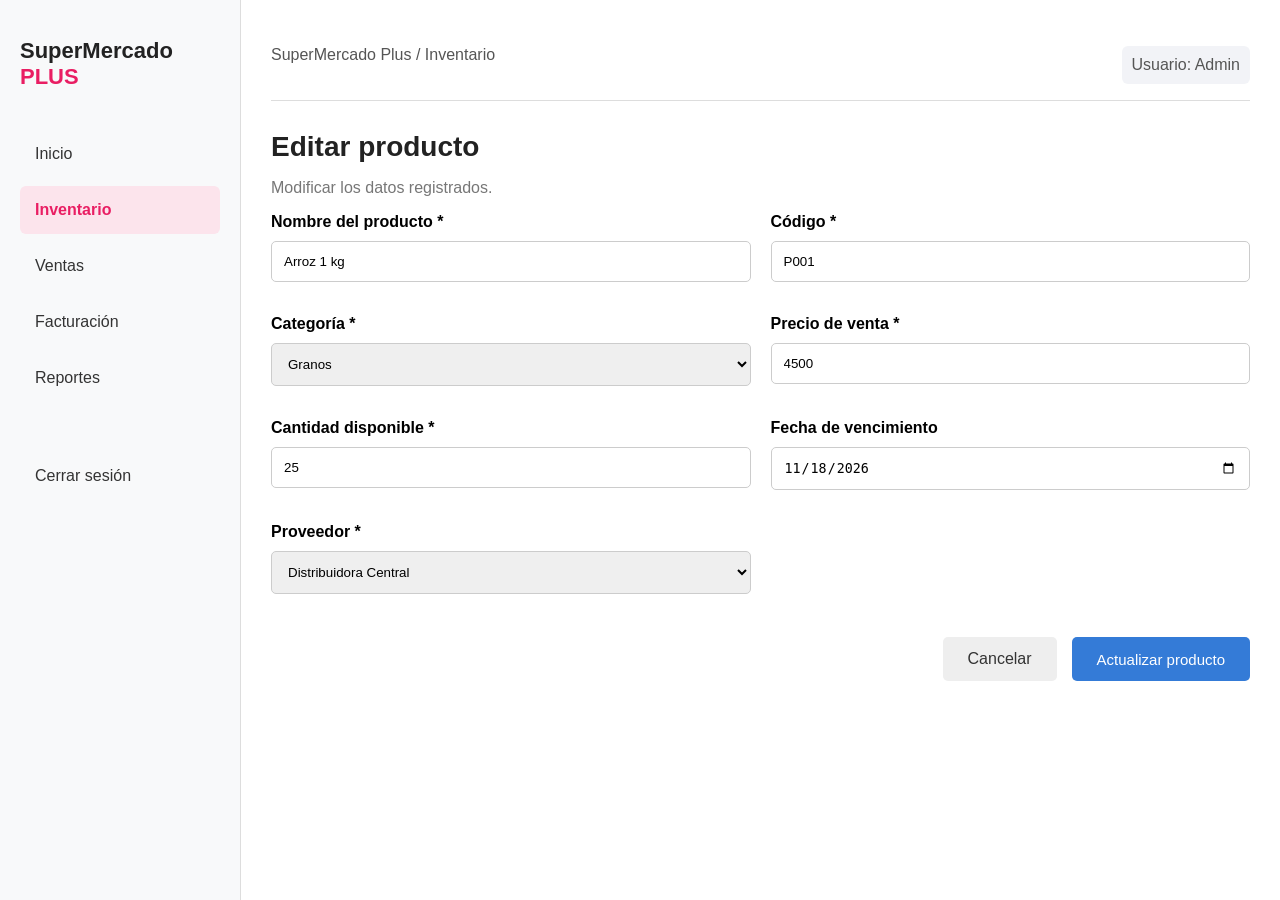
==== html/editar.html @ 06bf9b12 "Initial commit" ====
<!DOCTYPE html>
<html lang="es">

<head>
    <meta charset="UTF-8">
    <meta name="viewport" content="width=device-width, initial-scale=1.0">

    <title>Editar producto - SuperMercado Plus</title>

    <link rel="stylesheet" href="../css/formularios.css">
    <link rel="stylesheet" href="../css/editar.css">
</head>

<body>

    <div class="panel-principal">

        <!-- MENU LATERAL -->

        <div class="menu-lateral">

            <h2>SuperMercado <span>PLUS</span></h2>

            <a href="inicio.html">Inicio</a>
            <a href="inventario.html" class="activo">Inventario</a>
            <a href="ventas.html" target="_blank">Ventas</a>
            <a href="facturacion.html" target="_blank">Facturación</a>
            <a href="reportes.html" target="_blank">Reportes</a>

            <a href="login.html" class="cerrar-sesion">Cerrar sesión</a>

        </div>

        <!-- CONTENIDO PRINCIPAL -->

        <div class="contenido-principal">

            <div class="encabezado">

                <p>SuperMercado Plus / Inventario</p>

                <p class="usuario">Usuario: Admin</p>

            </div>

            <h1>Editar producto</h1>

            <p>Modificar los datos registrados.</p>

            <!-- FORMULARIO -->

            <form id="formulario-editar" novalidate>

                <div class="campos">

                    <!-- NOMBRE -->

                    <div class="campo">

                        <label for="nombre">Nombre del producto *</label>

                        <input type="text" id="nombre" value="Arroz 1 kg">

                        <p class="error" id="error-nombre"></p>

                    </div>

                    <!-- CODIGO -->

                    <div class="campo">

                        <label for="codigo">Código *</label>

                        <input type="text" id="codigo" value="P001">

                        <p class="error" id="error-codigo"></p>

                    </div>

                    <!-- CATEGORIA -->

                    <div class="campo">

                        <label for="categoria">Categoría *</label>

                        <select id="categoria">

                            <option value="">Seleccionar categoría</option>
                            <option value="Granos" selected>Granos</option>
                            <option value="Lacteos">Lácteos</option>
                            <option value="Abarrotes">Abarrotes</option>
                            <option value="Panaderia">Panadería</option>
                            <option value="Aseo">Aseo</option>
                            <option value="Bebidas">Bebidas</option>

                        </select>

                        <p class="error" id="error-categoria"></p>

                    </div>

                    <!-- PRECIO -->

                    <div class="campo">

                        <label for="precio">Precio de venta *</label>

                        <input type="number" id="precio" value="4500">

                        <p class="error" id="error-precio"></p>

                    </div>

                    <!-- CANTIDAD -->

                    <div class="campo">

                        <label for="cantidad">Cantidad disponible *</label>

                        <input type="number" id="cantidad" value="25">

                        <p class="error" id="error-cantidad"></p>

                    </div>

                    <!-- FECHA -->

                    <div class="campo">

                        <label for="fecha">Fecha de vencimiento</label>

                        <input type="date" id="fecha" value="2026-11-18">

                        <p class="error" id="error-fecha"></p>

                    </div>

                    <!-- PROVEEDOR -->

                    <div class="campo">

                        <label for="proveedor">Proveedor *</label>

                        <select id="proveedor">

                            <option value="">Seleccionar proveedor</option>

                            <option value="Distribuidora Central" selected>
                                Distribuidora Central
                            </option>

                            <option value="Distribuidora Norte">
                                Distribuidora Norte
                            </option>

                            <option value="Proveedor Local">
                                Proveedor Local
                            </option>

                        </select>

                        <p class="error" id="error-proveedor"></p>

                    </div>

                </div>

                <!-- BOTONES -->

                <div class="botones">

                    <a href="inventario.html" class="boton-cancelar">
                        Cancelar
                    </a>

                    <button type="submit" class="boton-actualizar">
                        Actualizar producto
                    </button>

                </div>

                <p id="mensaje-exito"></p>

            </form>

        </div>

    </div>

    <script src="../js/editar.js"></script>

</body>

</html>
---- css/editar.css ----
/* DISEÑO GENERAL */

body {
    margin: 0;
    background-color: #f2f3f7;
    font-family: Arial, sans-serif;
}

/* PANEL PRINCIPAL */

.panel-principal {
    display: flex;
    min-height: 100vh;
    max-width: 1400px;
    margin: auto;
    background-color: white;
}

/* MENU LATERAL */

.menu-lateral {
    width: 200px;
    background-color: #f8f9fa;
    padding: 20px;
    border-right: 1px solid #dddddd;
}

.menu-lateral h2 {
    font-size: 22px;
    color: #222222;
    margin-bottom: 40px;
}

.menu-lateral span {
    color: #e91e63;
}

.menu-lateral a {
    display: block;
    padding: 15px;
    margin-bottom: 8px;
    color: #333333;
    text-decoration: none;
    border-radius: 6px;
}

.menu-lateral a:hover {
    background-color: #fce4ec;
    color: #e91e63;
}

.menu-lateral .activo {
    background-color: #fce4ec;
    color: #e91e63;
    font-weight: bold;
}

.cerrar-sesion {
    margin-top: 50px;
}

/* CONTENIDO PRINCIPAL */

.contenido-principal {
    flex: 1;
    min-width: 0;
    padding: 30px;
}

/* ENCABEZADO */

.encabezado {
    display: flex;
    justify-content: space-between;
    border-bottom: 1px solid #dddddd;
    margin-bottom: 30px;
}

.encabezado p {
    color: #555555;
}

.usuario {
    background-color: #f2f3f7;
    padding: 10px;
    border-radius: 6px;
}

/* TITULOS */

.contenido-principal h1 {
    font-size: 28px;
    color: #222222;
    margin-bottom: 5px;
}

.contenido-principal > p {
    color: #777777;
}

/* FORMULARIO */

#formulario-producto {
    margin-top: 30px;
}

.campos {
    display: grid;
    grid-template-columns: 1fr 1fr;
    gap: 20px;
}

/* CADA CAMPO */

.campo label {
    display: block;
    font-weight: bold;
    margin-bottom: 10px;
}

.campo input {
    width: 100%;
    padding: 12px;
    border: 1px solid #cccccc;
    border-radius: 5px;
    box-sizing: border-box;
}

.campo select {
    width: 100%;
    padding: 12px;
    border: 1px solid #cccccc;
    border-radius: 5px;
    box-sizing: border-box;
}

/* MENSAJES DE ERROR */

.error {
    color: #d62848;
    font-size: 13px;
    margin-top: 5px;
}

/* BOTONES */

.botones {
    display: flex;
    justify-content: flex-end;
    gap: 15px;
    margin-top: 30px;
}

.boton-cancelar {
    background-color: #eeeeee;
    color: #333333;
    text-decoration: none;
    padding: 13px 25px;
    border-radius: 5px;
}

.boton-guardar {
    background-color: #347bd7;
    color: white;
    border: none;
    padding: 13px 25px;
    border-radius: 5px;
    font-size: 15px;
    cursor: pointer;
}

.boton-guardar:hover {
    background-color: #245eab;
}

/* MENSAJE DE EXITO */

#mensaje-exito {
    color: green;
    text-align: right;
    margin-top: 20px;
}

/* TABLETAS */

@media (max-width: 900px) {

    .panel-principal {
        display: block;
    }

    .menu-lateral {
        width: auto;
        border-right: none;
        border-bottom: 1px solid #dddddd;
    }

    .contenido-principal {
        padding: 20px;
    }

}

/* CELULARES */

@media (max-width: 600px) {

    .encabezado {
        display: block;
    }

    .contenido-principal h1 {
        font-size: 23px;
    }

    .campos {
        display: block;
    }

    .campo {
        margin-bottom: 15px;
    }

    .botones {
        display: block;
    }

    .boton-cancelar {
        display: block;
        text-align: center;
        margin-bottom: 10px;
    }

    .boton-guardar {
        width: 100%;
    }

}


/* BOTON PARA ACTUALIZAR */

.boton-actualizar {
    background-color: #347bd7;
    color: white;
    border: none;
    padding: 13px 25px;
    border-radius: 5px;
    font-size: 15px;
    cursor: pointer;
}

.boton-actualizar:hover {
    background-color: #245eab;
}
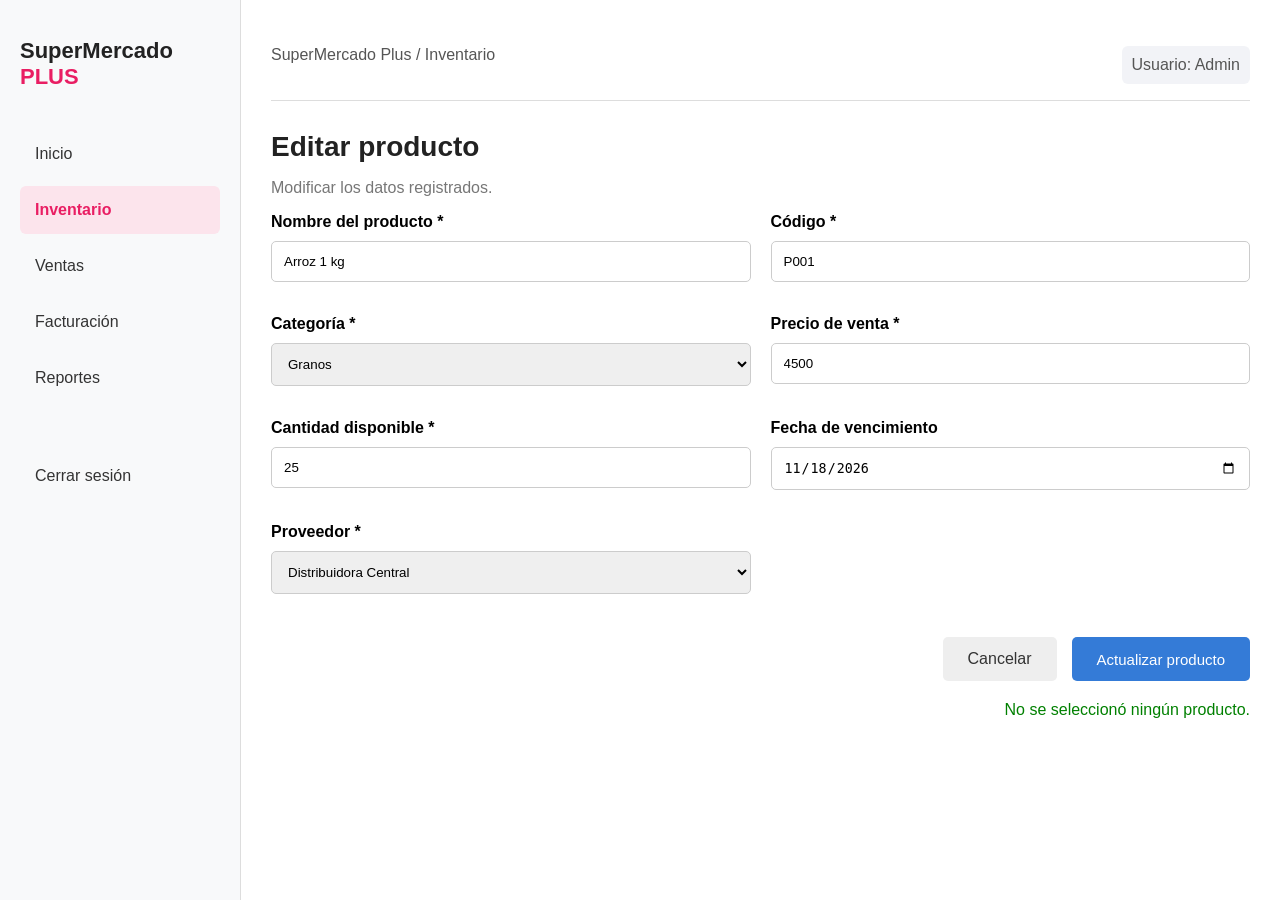
==== commit fa553ce8: "Completar Entregable 3 - CRUD y persistencia localStorage" ====
--- a/html/editar.html
+++ b/html/editar.html
@@ -188,6 +188,9 @@
 
     </div>
 
+    <script src="../js/productos-storage.js"></script>
+    <script src="../js/productos-datos.js"></script>
+    <script src="../js/validaciones-producto.js"></script>
     <script src="../js/editar.js"></script>
 
 </body>
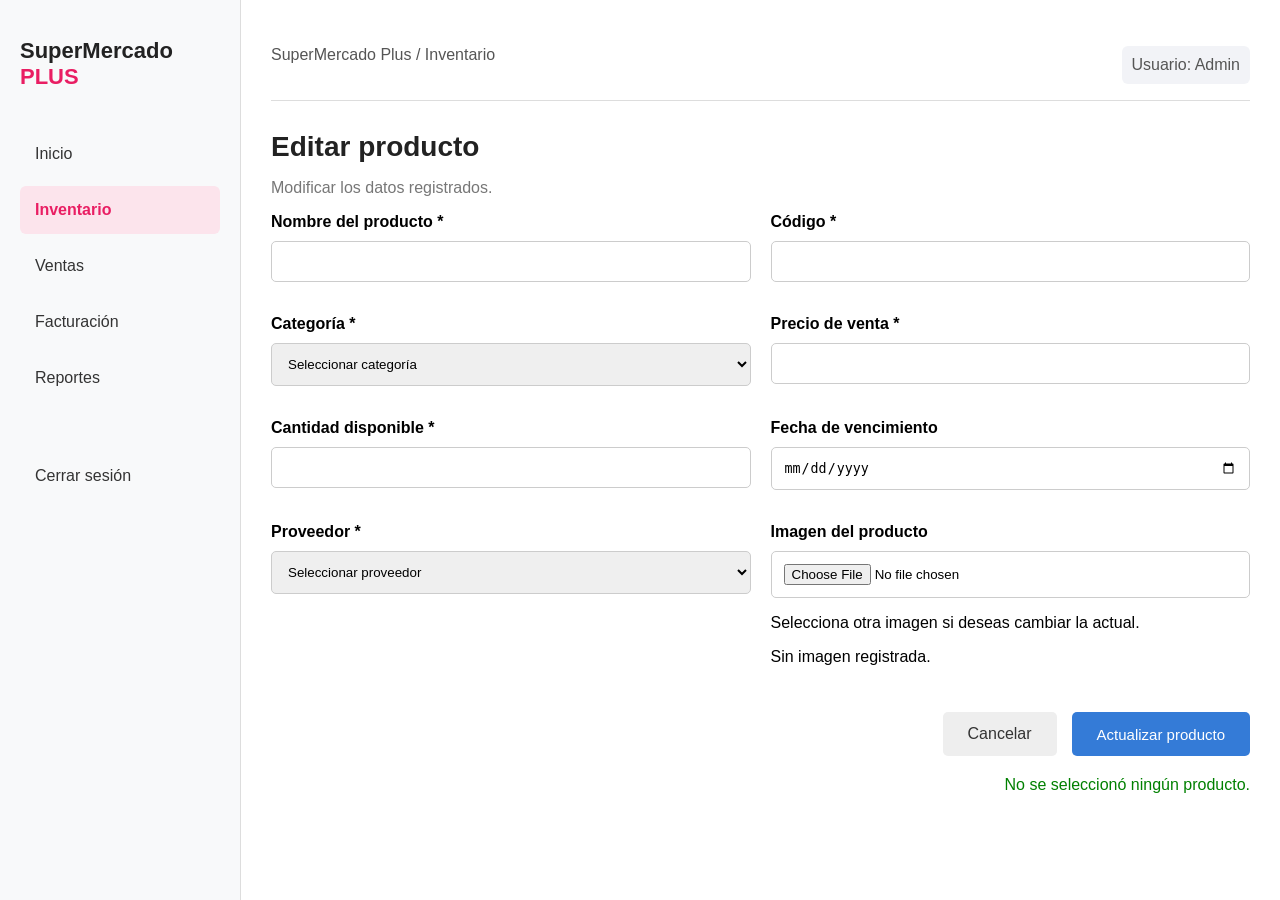
==== commit c6fda7a2: "Fotos inventario" ====
--- a/html/editar.html
+++ b/html/editar.html
@@ -17,7 +17,6 @@
     <div class="panel-principal">
 
         <!-- MENU LATERAL -->
-
         <div class="menu-lateral">
 
             <h2>SuperMercado <span>PLUS</span></h2>
@@ -33,7 +32,6 @@
         </div>
 
         <!-- CONTENIDO PRINCIPAL -->
-
         <div class="contenido-principal">
 
             <div class="encabezado">
@@ -49,37 +47,33 @@
             <p>Modificar los datos registrados.</p>
 
             <!-- FORMULARIO -->
-
             <form id="formulario-editar" novalidate>
 
                 <div class="campos">
 
                     <!-- NOMBRE -->
-
                     <div class="campo">
 
                         <label for="nombre">Nombre del producto *</label>
 
-                        <input type="text" id="nombre" value="Arroz 1 kg">
+                        <input type="text" id="nombre">
 
                         <p class="error" id="error-nombre"></p>
 
                     </div>
 
                     <!-- CODIGO -->
-
                     <div class="campo">
 
                         <label for="codigo">Código *</label>
 
-                        <input type="text" id="codigo" value="P001">
+                        <input type="text" id="codigo">
 
                         <p class="error" id="error-codigo"></p>
 
                     </div>
 
                     <!-- CATEGORIA -->
-
                     <div class="campo">
 
                         <label for="categoria">Categoría *</label>
@@ -87,7 +81,7 @@
                         <select id="categoria">
 
                             <option value="">Seleccionar categoría</option>
-                            <option value="Granos" selected>Granos</option>
+                            <option value="Granos">Granos</option>
                             <option value="Lacteos">Lácteos</option>
                             <option value="Abarrotes">Abarrotes</option>
                             <option value="Panaderia">Panadería</option>
@@ -101,43 +95,41 @@
                     </div>
 
                     <!-- PRECIO -->
-
                     <div class="campo">
 
                         <label for="precio">Precio de venta *</label>
 
-                        <input type="number" id="precio" value="4500">
+                        <input type="number" id="precio"
+                            min="1" step="any">
 
                         <p class="error" id="error-precio"></p>
 
                     </div>
 
                     <!-- CANTIDAD -->
-
                     <div class="campo">
 
                         <label for="cantidad">Cantidad disponible *</label>
 
-                        <input type="number" id="cantidad" value="25">
+                        <input type="number" id="cantidad"
+                            min="0" step="1">
 
                         <p class="error" id="error-cantidad"></p>
 
                     </div>
 
                     <!-- FECHA -->
-
                     <div class="campo">
 
                         <label for="fecha">Fecha de vencimiento</label>
 
-                        <input type="date" id="fecha" value="2026-11-18">
+                        <input type="date" id="fecha">
 
                         <p class="error" id="error-fecha"></p>
 
                     </div>
 
                     <!-- PROVEEDOR -->
-
                     <div class="campo">
 
                         <label for="proveedor">Proveedor *</label>
@@ -145,15 +137,12 @@
                         <select id="proveedor">
 
                             <option value="">Seleccionar proveedor</option>
-
-                            <option value="Distribuidora Central" selected>
+                            <option value="Distribuidora Central">
                                 Distribuidora Central
                             </option>
-
                             <option value="Distribuidora Norte">
                                 Distribuidora Norte
                             </option>
-
                             <option value="Proveedor Local">
                                 Proveedor Local
                             </option>
@@ -164,10 +153,29 @@
 
                     </div>
 
+                    <!-- IMAGEN DEL PRODUCTO -->
+                    <div class="campo">
+
+                        <label for="imagen">Imagen del producto</label>
+
+                        <input type="file" id="imagen"
+                            accept="image/png,image/jpeg,image/webp">
+
+                        <p>Selecciona otra imagen si deseas cambiar la actual.</p>
+
+                        <img id="vista-previa"
+                            alt="Imagen actual del producto"
+                            style="display: none; width: 120px; height: 120px; object-fit: contain; margin-top: 10px; border: 1px solid #ddd; border-radius: 8px;">
+
+                        <p id="texto-sin-imagen">Sin imagen registrada.</p>
+
+                        <p class="error" id="error-imagen"></p>
+
+                    </div>
+
                 </div>
 
                 <!-- BOTONES -->
-
                 <div class="botones">
 
                     <a href="inventario.html" class="boton-cancelar">
